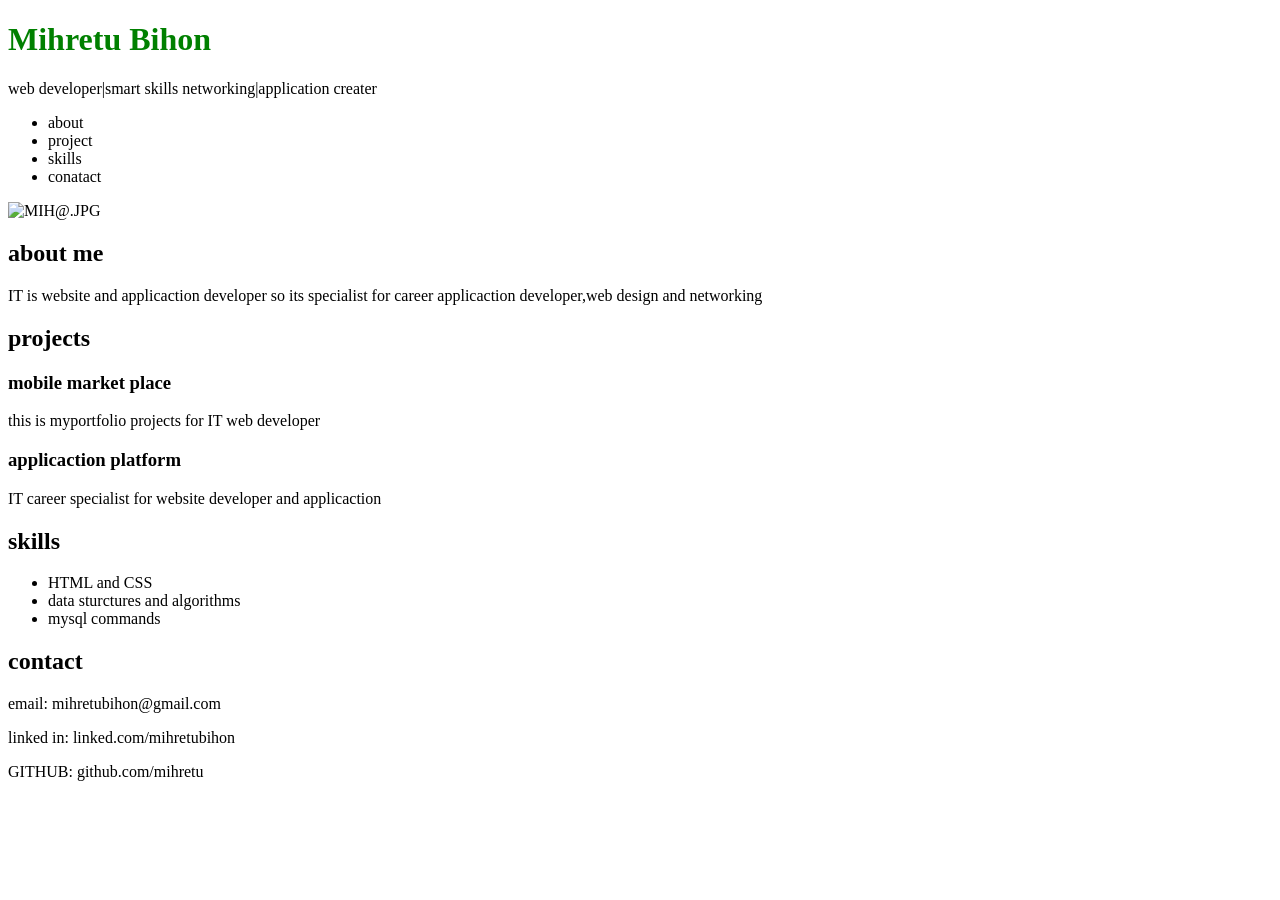
==== index.html @ 36469cb8 "Add files via upload" ====
<!DOCTYPE html>
<html lang="en">
<head>
    <h1 style="color: green;"> Mihretu Bihon</h1>
    <p>web developer|smart skills networking|application creater</p>
    <meta charset="UTF-8">
    <meta name="viewport" content="width=device-width, initial-scale=1.0">
    <title>myportfolio</title>
    <link rel="stylesheet" href="stryles.css">
</head>
<nav>
<ul>
<li><a href="#about"></a>about</li>
<li><a href="#project"></a>project</li>
<li><a href="#skills"></a>skills</li>
<li><a href="#contact"></a>conatact</li>
</ul>
</nav>
<section id="about">
    <img src="MIH@.JPG" alt="MIH@.JPG">
    <h2>about me</h2>
    <p>IT is website and applicaction developer so its specialist for career applicaction developer,web design and networking</p>
</section>
<section id="projects">
    <h2>projects</h2>
    <div class="project">
        <h3>mobile market place</h3>
        <p>this is myportfolio projects for IT web developer</p>
    </div class="project">
    <h3>applicaction platform</h3>
    <p>IT career specialist for website developer and applicaction</p>
    <section id="skills">
        <h2>skills</h2>
        <ul>
        <li>HTML and CSS</li>
        <li>data sturctures and algorithms</li>
        <li>mysql commands</li>

    </ul>
    <section id="contact">
        <h2>contact</h2><p>email: mihretubihon@gmail.com</p>
        <p>linked in: linked.com/mihretubihon</p>
        <p>GITHUB: github.com/mihretu</p>
    </section>
</section>
</section>
</div>
</html>
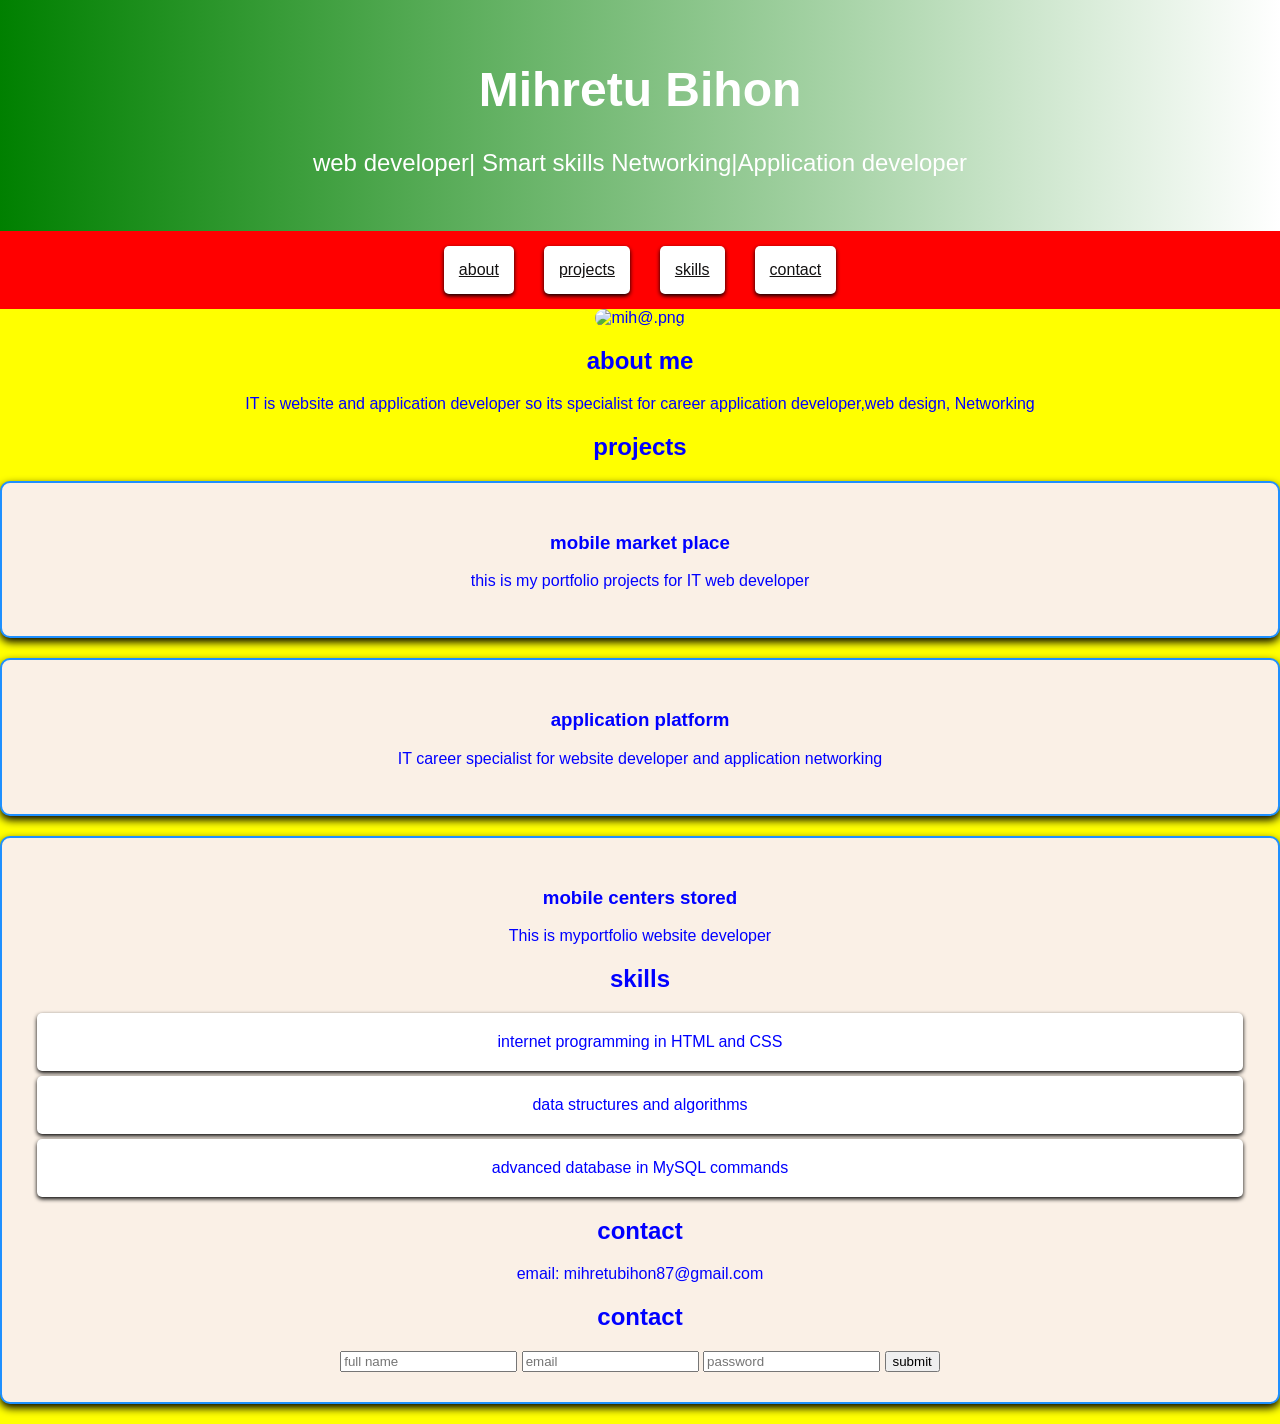
==== commit 467ad6fa: "Rename indx.html to index.html" ====
--- a/index.html
+++ b/index.html
@@ -1,48 +1,68 @@
-<!DOCTYPE html>
-<html lang="en">
-<head>
-    <h1 style="color: green;"> Mihretu Bihon</h1>
-    <p>web developer|smart skills networking|application creater</p>
-    <meta charset="UTF-8">
-    <meta name="viewport" content="width=device-width, initial-scale=1.0">
-    <title>myportfolio</title>
-    <link rel="stylesheet" href="stryles.css">
-</head>
-<nav>
-<ul>
-<li><a href="#about"></a>about</li>
-<li><a href="#project"></a>project</li>
-<li><a href="#skills"></a>skills</li>
-<li><a href="#contact"></a>conatact</li>
-</ul>
-</nav>
-<section id="about">
-    <img src="MIH@.JPG" alt="MIH@.JPG">
-    <h2>about me</h2>
-    <p>IT is website and applicaction developer so its specialist for career applicaction developer,web design and networking</p>
-</section>
-<section id="projects">
-    <h2>projects</h2>
-    <div class="project">
-        <h3>mobile market place</h3>
-        <p>this is myportfolio projects for IT web developer</p>
-    </div class="project">
-    <h3>applicaction platform</h3>
-    <p>IT career specialist for website developer and applicaction</p>
-    <section id="skills">
-        <h2>skills</h2>
-        <ul>
-        <li>HTML and CSS</li>
-        <li>data sturctures and algorithms</li>
-        <li>mysql commands</li>
-
-    </ul>
-    <section id="contact">
-        <h2>contact</h2><p>email: mihretubihon@gmail.com</p>
-        <p>linked in: linked.com/mihretubihon</p>
-        <p>GITHUB: github.com/mihretu</p>
-    </section>
-</section>
-</section>
-</div>
-</html>+<!DOCTYPE html>
+<html>
+
+<head>
+  <meta charset="UTF-8">
+  <meta name="viewport" content="width=device-width, initial-scale=1">
+  <title>my portfolio</title>
+  <link rel="stylesheet" href="style.css">
+</head>
+<body>
+  <header>
+   <h1 style="color: White;">Mihretu Bihon</h1>
+    <p>web developer| Smart skills Networking|Application developer</p>
+  </header>
+  <nav>
+    <ul>
+      <li><a href="#about">about</a></li>
+      <li><a href="#projects">projects</a></li>
+      <li><a href="#skills">skills</a></li>
+      <li><a href="#contact">contact</a></li>
+      </ul>
+       </nav>
+  <section id="about">
+    <img src="mih@.png" alt="mih@.png" width="200" height="200">
+    <h2>about me</h2>
+    <p>IT is website and application developer so its specialist for career application developer,web design, Networking</p>
+    
+  </section>
+<section id="projects">
+  <h2>projects</h2>
+  <div class="project">
+    <h3>mobile market place</h3>
+    <p>this is my portfolio projects for IT web developer</p>
+  </div>
+  <div class="project">
+    <h3>application platform</h3>
+    <p>IT career specialist for website developer and application networking</p>
+  </div>
+  <div class="project">
+    <h3> mobile centers stored</h3>
+    <p>This is myportfolio website developer</p>
+    <section id="skills">
+      <h2>skills</h2>
+      <ul>
+        <li> internet programming in HTML and CSS</li>
+        <li>data structures and algorithms</li>
+        <li> advanced database in MySQL commands</li>
+      </ul>
+      <section id="contact">
+        <div class="contact">
+        <h2>contact</h2>
+        <p>email: mihretubihon87@gmail.com</p        
+        
+      <div class="contact">
+      <h2>contact</h2>
+        <form class="reg-form">
+          <input type="text"placeholder ="full name"required>
+          <input type="email" placeholder="email"required>
+          <input type="password" placeholder="password" required>
+          <button type="submit">submit</button>
+        </form>
+      </div>
+        
+    </section>
+  
+</body>
+
+</html>
--- a/style.css
+++ b/style.css
@@ -0,0 +1,68 @@
+body{
+  font-family: Arial,sans-serif;
+  margin: 0;
+  padding: 0;
+  text-align: center;
+  background-color: yellow;
+  color: blue;
+}
+header{
+  background: linear-gradient(90deg, Green, White);
+  color: white;
+  padding: 30px;
+  font-size: 1.5em;
+}
+nav ul{
+  li {} list-style: none;
+  padding: 0;
+  margin: 0;
+  display: flex;
+  justify-content: center;
+  background: red;
+}
+nav ul li {
+  padding: 15px;
+  margin: 15px;
+}
+nav ul a{
+  color: rgb(19, 17,17);
+  text-decoration: none
+ font-weight: bold;
+  transition:0.1s;
+ }
+nav ul li a:hover{
+    color: white;
+}
+selection{
+  padding: 40px;
+  max-width: 900px;
+  margin: auto;
+}
+img{
+  width:200px ;
+  height: 200px;
+  border-radius: 300px;
+}
+.project{
+  border: 2px solid dodgerblue;
+  padding: 30px;
+  margin: 20px 0;
+  background: linen;
+  box-shadow: 0 4px 8px rgb(0, 0, 0);
+  border-radius: 10px;
+  transition: transform 0.3s;
+  }
+  .project:hover{
+    transform: scale(1.0s);
+    }
+    ul{
+    list-style-type: none;
+    padding:0;
+    }
+    ul li {
+      background: white;
+      padding: 20px;
+      margin: 5px;
+      border-radius: 5px;
+      box-shadow: 0 2px 4px rgb(0,0,0.1);
+    }
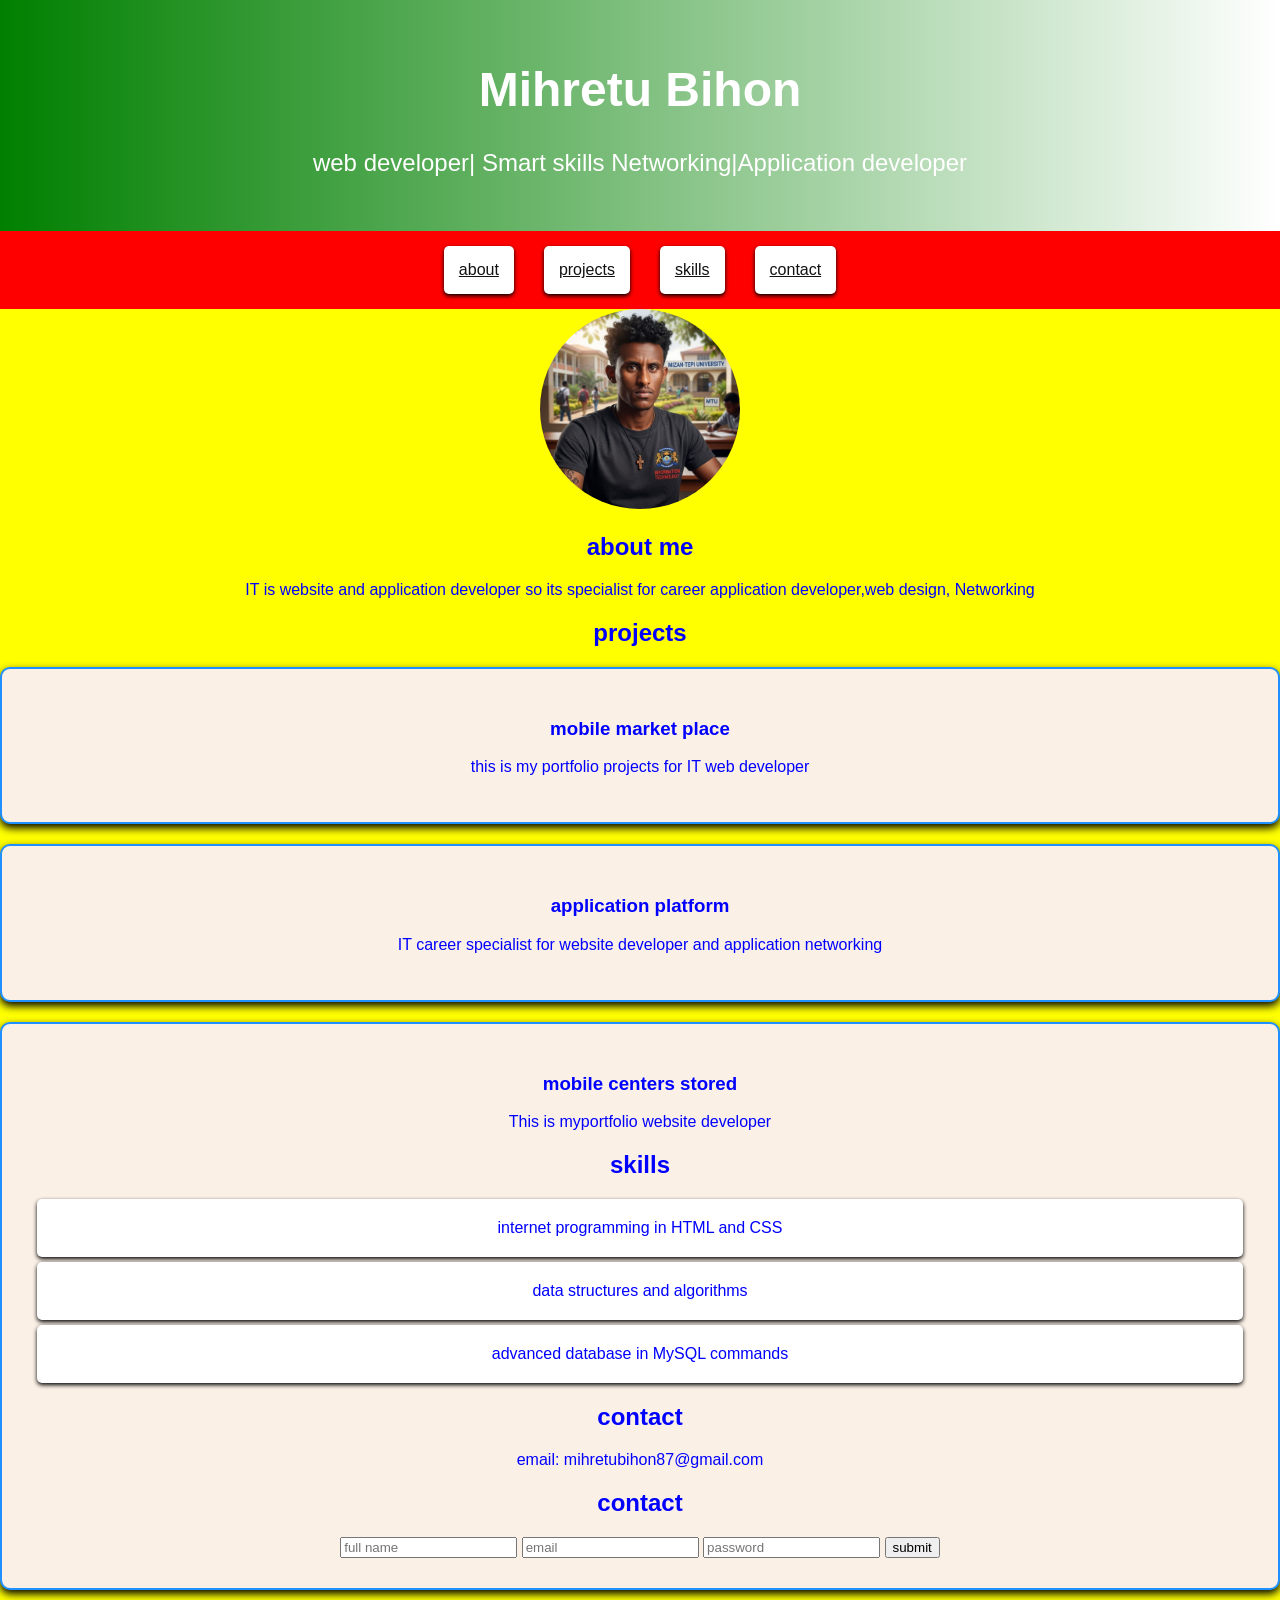
==== commit f0aed891: "Change image format from PNG to JPG" ====
--- a/index.html
+++ b/index.html
@@ -21,7 +21,7 @@
       </ul>
        </nav>
   <section id="about">
-    <img src="mih@.png" alt="mih@.png" width="200" height="200">
+    <img src="IMG_20260424_004903_605.jpg" alt="" width="200" height="200">
     <h2>about me</h2>
     <p>IT is website and application developer so its specialist for career application developer,web design, Networking</p>
     
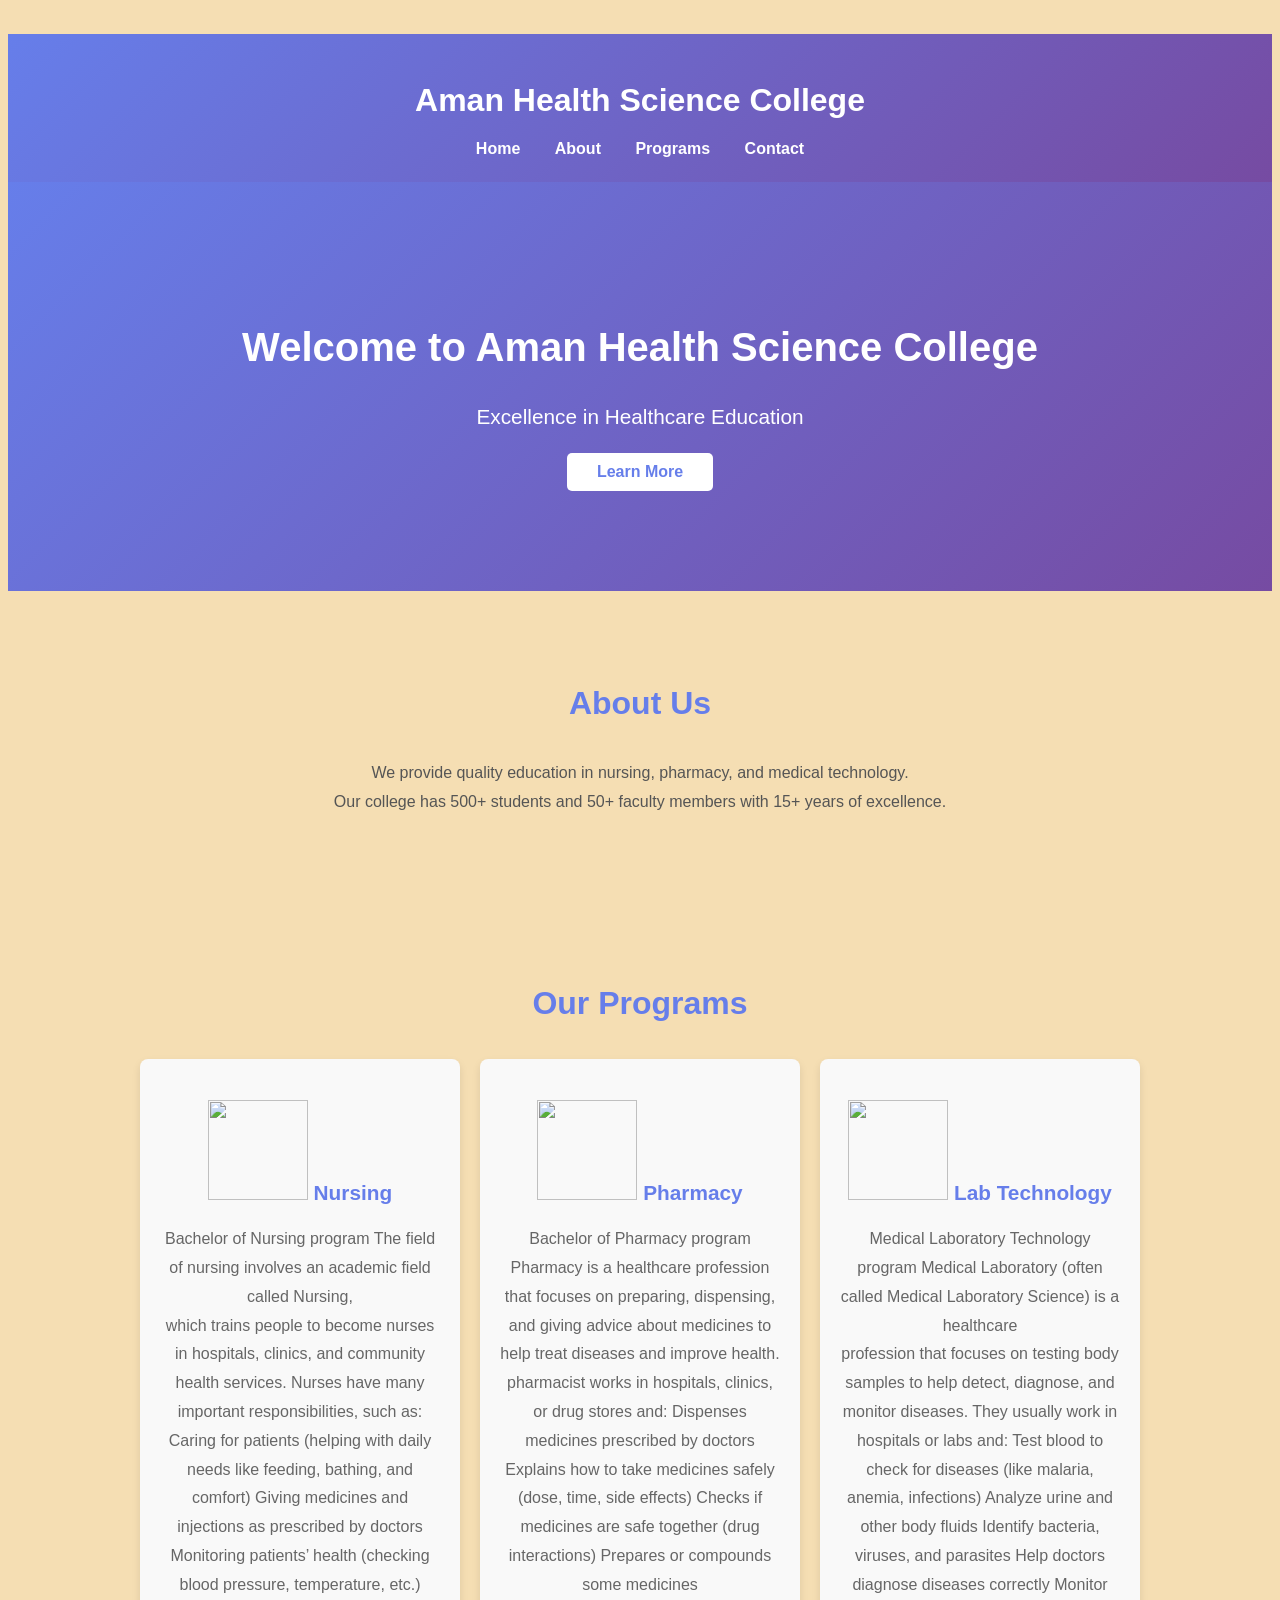
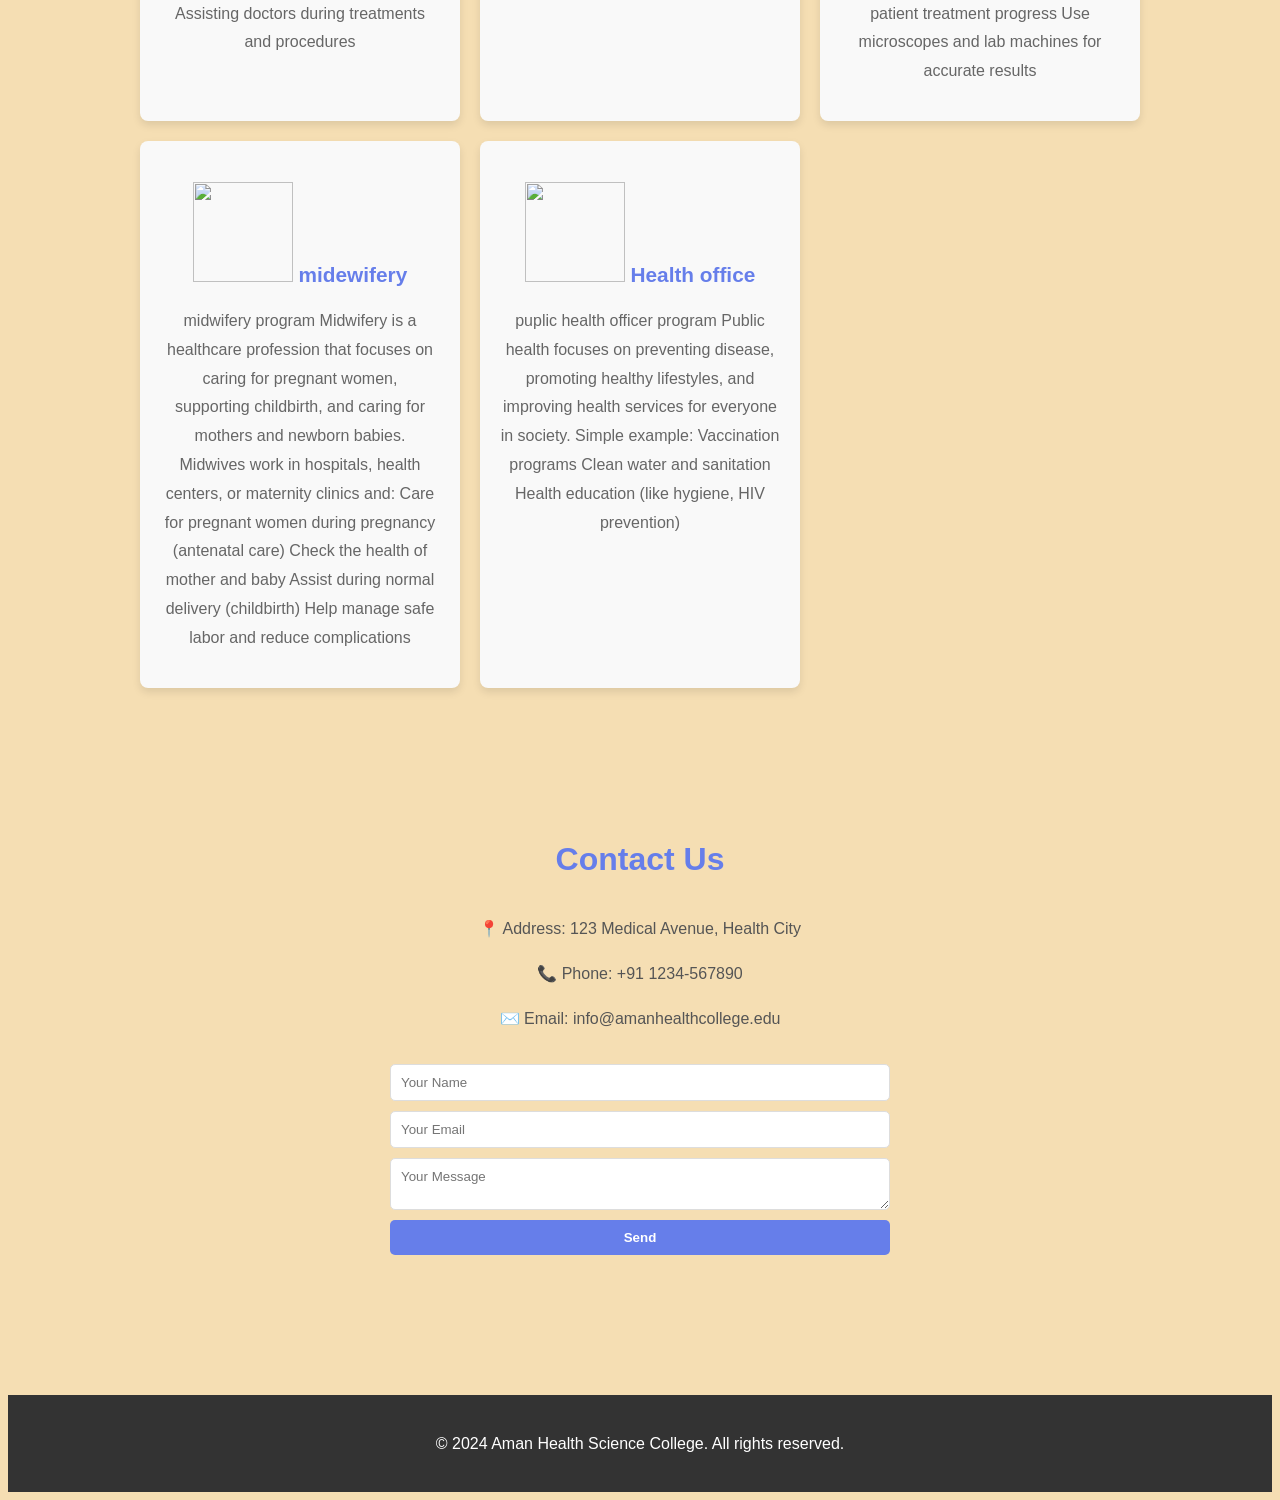
==== commit f0dcd8ec: "Add files via upload" ====
--- a/index.html
+++ b/index.html
@@ -1,68 +1,105 @@
 <!DOCTYPE html>
-<html>
-
+<html lang="en">
 <head>
-  <meta charset="UTF-8">
-  <meta name="viewport" content="width=device-width, initial-scale=1">
-  <title>my portfolio</title>
-  <link rel="stylesheet" href="style.css">
+    <meta charset="UTF-8">
+    <meta name="viewport" content="width=device-width, initial-scale=1.0">
+    <title>Aman Health Science College</title>
+    <link rel="stylesheet" href="style.css">
 </head>
 <body>
-  <header>
-   <h1 style="color: White;">Mihretu Bihon</h1>
-    <p>web developer| Smart skills Networking|Application developer</p>
-  </header>
-  <nav>
-    <ul>
-      <li><a href="#about">about</a></li>
-      <li><a href="#projects">projects</a></li>
-      <li><a href="#skills">skills</a></li>
-      <li><a href="#contact">contact</a></li>
-      </ul>
-       </nav>
-  <section id="about">
-    <img src="IMG_20260424_004903_605.jpg" alt="" width="200" height="200">
-    <h2>about me</h2>
-    <p>IT is website and application developer so its specialist for career application developer,web design, Networking</p>
-    
-  </section>
-<section id="projects">
-  <h2>projects</h2>
-  <div class="project">
-    <h3>mobile market place</h3>
-    <p>this is my portfolio projects for IT web developer</p>
-  </div>
-  <div class="project">
-    <h3>application platform</h3>
-    <p>IT career specialist for website developer and application networking</p>
-  </div>
-  <div class="project">
-    <h3> mobile centers stored</h3>
-    <p>This is myportfolio website developer</p>
-    <section id="skills">
-      <h2>skills</h2>
-      <ul>
-        <li> internet programming in HTML and CSS</li>
-        <li>data structures and algorithms</li>
-        <li> advanced database in MySQL commands</li>
-      </ul>
-      <section id="contact">
-        <div class="contact">
-        <h2>contact</h2>
-        <p>email: mihretubihon87@gmail.com</p        
-        
-      <div class="contact">
-      <h2>contact</h2>
-        <form class="reg-form">
-          <input type="text"placeholder ="full name"required>
-          <input type="email" placeholder="email"required>
-          <input type="password" placeholder="password" required>
-          <button type="submit">submit</button>
+<img src="aman.jpg" alt="" height="500">
+    <header>
+        <h1> Aman Health Science College</h1>
+        <nav>
+            <a href="#home">Home</a>
+            <a href="about.html">About</a>
+            <a href="#programs">Programs</a>
+            <a href="#contact">Contact</a>
+        </nav>
+    </header>
+    <section id="home" class="hero">
+        <h2>Welcome to Aman Health Science College</h2>
+        <p>Excellence in Healthcare Education</p>
+        <button onclick="alert('Welcome to our college!')">Learn More</button>
+    </section>
+    <section id="about" class="section">
+        <h2>About Us</h2>
+        <p>We provide quality education in nursing, pharmacy, and medical technology. <br> Our college has 500+ students and 50+ faculty members with 15+ years of excellence.</p>
+    </section>
+    <section id="programs" class="section">
+        <h2>Our Programs</h2>
+        <div class="programs">
+            <div class="card">
+                <h3><img src="ttt.jpeg" alt="" height="100" width="100"> Nursing</h3>
+                <p> Bachelor of Nursing program
+                    The field of nursing involves an academic field called Nursing, <br> which trains people to become nurses in hospitals, clinics, and community health services.
+                    Nurses have many important responsibilities, such as:
+                    Caring for patients (helping with daily needs like feeding, bathing, and comfort)
+                    Giving medicines and injections as prescribed by doctors
+                    Monitoring patients’ health (checking blood pressure, temperature, etc.)
+                    Assisting doctors during treatments and procedures   
+                </p>
+            </div>
+            <div class="card">
+                <h3> <img src="pharm.jpg" alt="" height="100" width="100"> Pharmacy</h3>
+                <p> Bachelor of Pharmacy program
+                    Pharmacy is a healthcare profession that focuses on preparing, dispensing, <br> and giving advice about medicines to help treat diseases and improve health. 
+                    pharmacist works in hospitals, clinics, or drug stores and:
+                    Dispenses medicines prescribed by doctors
+                    Explains how to take medicines safely (dose, time, side effects)
+                    Checks if medicines are safe together (drug interactions)
+                    Prepares or compounds some medicines </p>
+            </div>
+            <div class="card">
+                <h3> <img src="lab.jpg" alt="" width="100" height="100"> Lab Technology</h3>
+                <p> Medical Laboratory Technology program
+                    Medical Laboratory (often called Medical Laboratory Science) is a healthcare <br> profession that focuses on testing body samples to help detect, diagnose, and <br> monitor diseases. 
+                    They usually work in hospitals or labs and:
+                    Test blood to check for diseases (like malaria, anemia, infections)
+                    Analyze urine and other body fluids
+                    Identify bacteria, viruses, and parasites
+                    Help doctors diagnose diseases correctly
+                    Monitor patient treatment progress
+                    Use microscopes and lab machines for accurate results </p>
+             </div>
+                <div class="card">
+                <h3><img src="midwi.jpg" alt="" height="100" width="100"> midewifery</h3>
+                <p> midwifery program
+                    Midwifery is a healthcare profession that focuses on caring for pregnant women, <br> supporting childbirth, and caring for mothers and newborn babies.  
+                    Midwives work in hospitals, health centers, or maternity clinics and:
+                    Care for pregnant women during pregnancy (antenatal care)
+                    Check the health of mother and baby
+                    Assist during normal delivery (childbirth)
+                    Help manage safe labor and reduce complications </p>
+            </div>
+            <div class="card">
+                <h3> <img src="ho.jpg" alt="" height="100" width="100"> Health office</h3>
+                <P>puplic health officer program 
+                    Public health focuses on preventing disease, <br> promoting healthy lifestyles, and improving health services for everyone in society.
+                    Simple example:
+                    Vaccination programs
+                    Clean water and sanitation
+                    Health education (like hygiene, HIV prevention)  
+                </P>
+            </div>
+        </div>
+    </section>
+    <section id="contact" class="section">
+        <h2>Contact Us</h2>
+        <p>📍 Address: 123 Medical Avenue, Health City</p>
+        <p>📞 Phone: +91 1234-567890</p>
+        <p>✉️ Email: info@amanhealthcollege.edu</p>
+        <form onsubmit="handleSubmit(event)">
+            <input type="text" placeholder="Your Name" required>
+            <input type="email" placeholder="Your Email" required>
+            <textarea placeholder="Your Message" required></textarea>
+            <button type="submit">Send</button>
         </form>
-      </div>
-        
     </section>
-  
+    <footer>
+        <p>&copy; 2024 Aman Health Science College. All rights reserved.</p>
+    </footer>
+
+    <script src="script.js"></script>
 </body>
-
 </html>
--- a/style.css
+++ b/style.css
@@ -1,68 +1,164 @@
-body{
-  font-family: Arial,sans-serif;
-  margin: 0;
-  padding: 0;
-  text-align: center;
-  background-color: yellow;
-  color: blue;
+
+body {
+    font-family: Arial, sans-serif;
+    line-height: 1.6;
+    color: #333;
+    background-color: wheat;
 }
-header{
-  background: linear-gradient(90deg, Green, White);
-  color: white;
-  padding: 30px;
-  font-size: 1.5em;
+header {
+    background: linear-gradient(135deg, #667eea, #764ba2);
+    color: white;
+    padding: 20px;
+    text-align: center;
+    position: sticky;
+    top: 0;
+    z-index: 0;
 }
-nav ul{
-  li {} list-style: none;
-  padding: 0;
-  margin: 0;
-  display: flex;
-  justify-content: center;
-  background: red;
+
+header h1 {
+    margin-bottom: 10px;
 }
-nav ul li {
-  padding: 15px;
-  margin: 15px;
+
+nav a {
+    color: white;
+    text-decoration: none;
+    margin: 0 15px;
+    font-weight: bold;
 }
-nav ul a{
-  color: rgb(19, 17,17);
-  text-decoration: none
- font-weight: bold;
-  transition:0.1s;
- }
-nav ul li a:hover{
+
+nav a:hover {
+    opacity: 0.8;
+}
+
+.hero {
+    background: linear-gradient(135deg, #667eea, #764ba2);
     color: white;
+    padding: 100px 20px;
+    text-align: center;
 }
-selection{
-  padding: 40px;
-  max-width: 900px;
-  margin: auto;
+
+.hero h2 {
+    font-size: 2.5rem;
+    margin-bottom: 10px;
 }
-img{
-  width:200px ;
-  height: 200px;
-  border-radius: 300px;
+
+.hero p {
+    font-size: 1.3rem;
+    margin-bottom: 20px;
 }
-.project{
-  border: 2px solid dodgerblue;
-  padding: 30px;
-  margin: 20px 0;
-  background: linen;
-  box-shadow: 0 4px 8px rgb(0, 0, 0);
-  border-radius: 10px;
-  transition: transform 0.3s;
-  }
-  .project:hover{
-    transform: scale(1.0s);
+
+.hero button {
+    padding: 10px 30px;
+    font-size: 1rem;
+    background: white;
+    color: #667eea;
+    border: none;
+    border-radius: 5px;
+    cursor: pointer;
+    font-weight: bold;
+}
+
+.hero button:hover {
+    background: #f0f0f0;
+}
+
+.section {
+    padding: 60px 20px;
+    max-width: 1000px;
+    margin: 0 auto;
+}
+.section h2 {
+    text-align: center;
+    color: #667eea;
+    margin-bottom: 30px;
+    font-size: 2rem;
+}
+
+.section p {
+    text-align: center;
+    color: #555;
+    margin-bottom: 15px;
+    line-height: 1.8;
+}
+
+.programs {
+    display: grid;
+    grid-template-columns: repeat(auto-fit, minmax(250px, 1fr));
+    gap: 20px;
+}
+
+.card {
+    background: #f9f9f9;
+    padding: 20px;
+    border-radius: 8px;
+    text-align: center;
+    box-shadow: 0 4px 8px rgba(0, 0, 0, 0.1);
+    transition: transform 0.3s;
+}
+
+.card:hover {
+    transform: translateY(-5px);
+}
+
+.card h3 {
+    color: #667eea;
+    margin-bottom: 10px;
+    font-size: 1.3rem;
+}
+
+.card p {
+    color: #666;
+}
+
+form {
+    display: flex;
+    flex-direction: column;
+    gap: 10px;
+    max-width: 500px;
+    margin: 30px auto;
+}
+
+input, textarea {
+    padding: 10px;
+    border: 1px solid #ddd;
+    border-radius: 5px;
+    font-family: Arial, sans-serif;
+}
+
+input:focus, textarea:focus {
+    outline: none;
+    border-color: #667eea;
+}
+
+form button {
+    padding: 10px;
+    background: #667eea;
+    color: white;
+    border: none;
+    border-radius: 5px;
+    cursor: pointer;
+    font-weight: bold;
+}
+
+form button:hover {
+    background: #764ba2;
+}
+
+footer {
+    background: #333;
+    color: white;
+    text-align: center;
+    padding: 20px;
+    margin-top: 50px;
+}
+
+@media (max-width: 600px) {
+    .hero h2 {
+        font-size: 1.8rem;
     }
-    ul{
-    list-style-type: none;
-    padding:0;
+    
+    nav a {
+        margin: 0 8px;
+        font-size: 0.9rem;
     }
-    ul li {
-      background: white;
-      padding: 20px;
-      margin: 5px;
-      border-radius: 5px;
-      box-shadow: 0 2px 4px rgb(0,0,0.1);
-    }
+}
